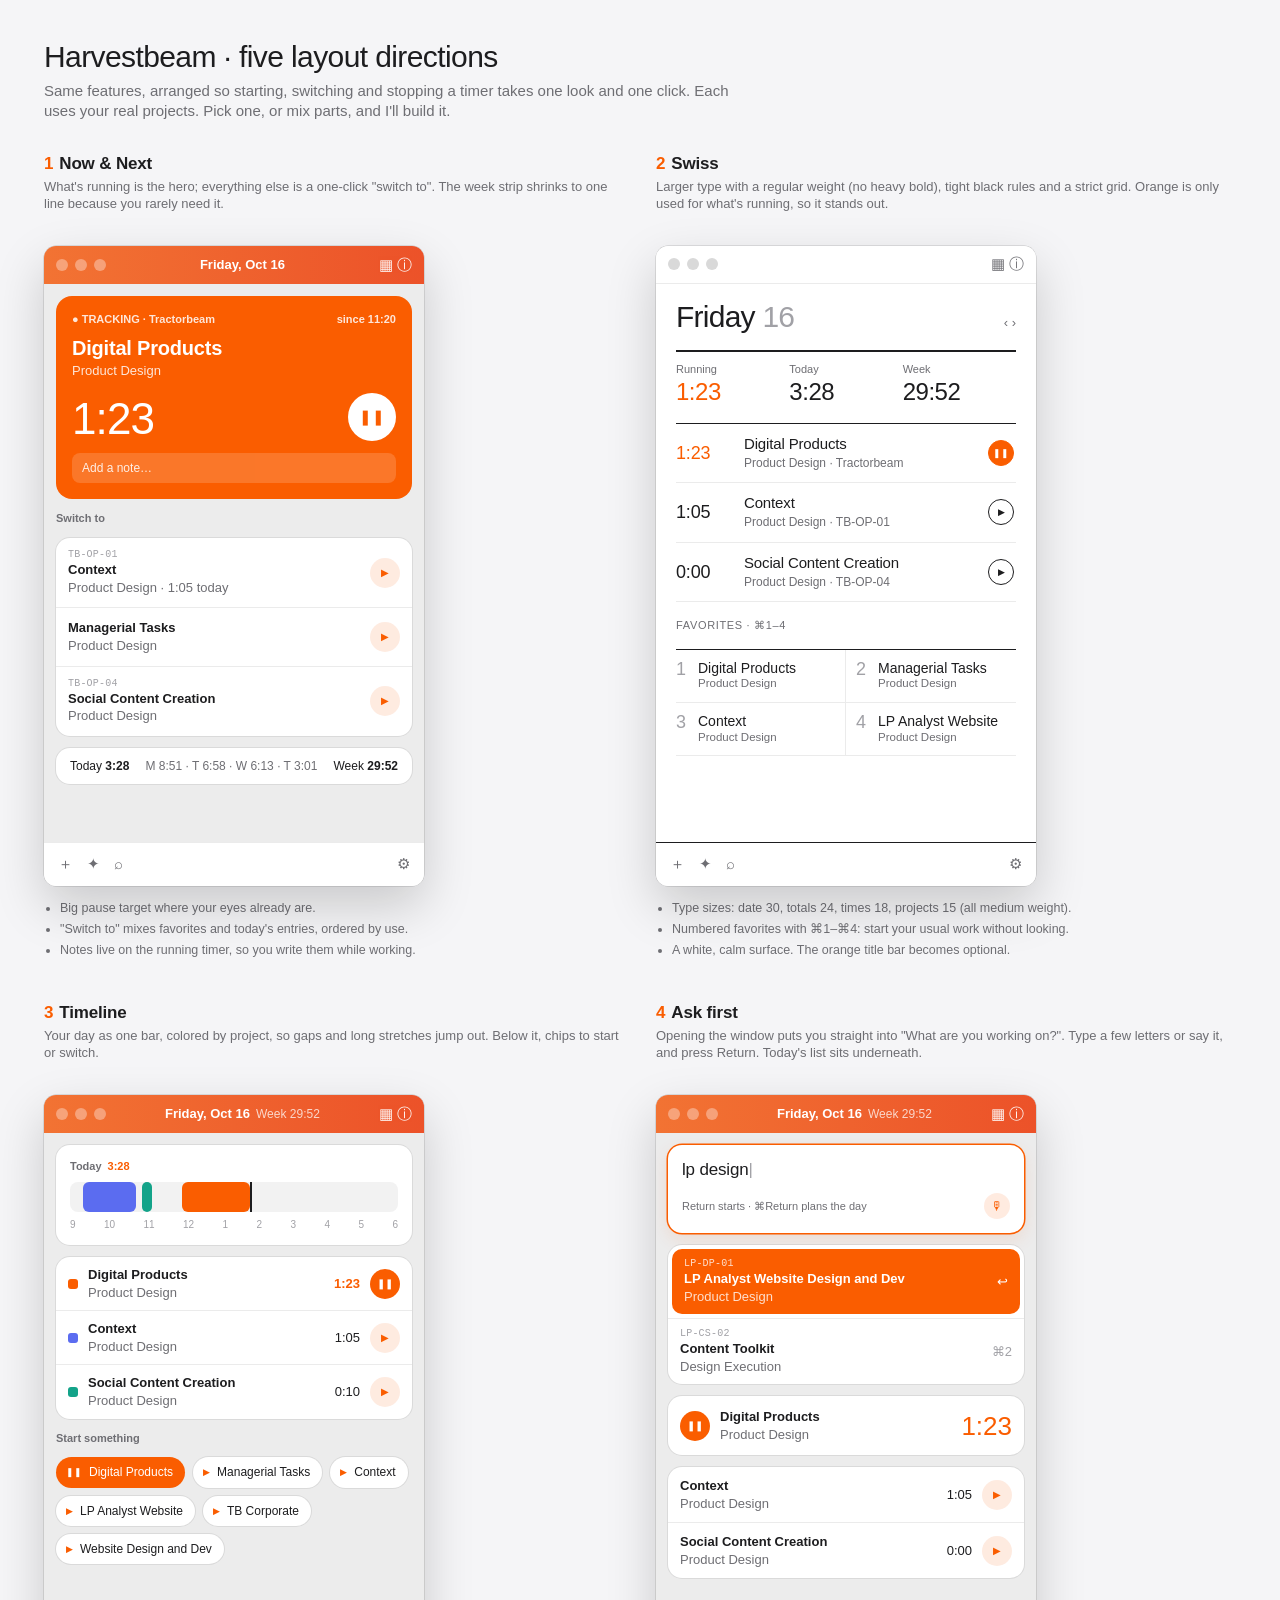
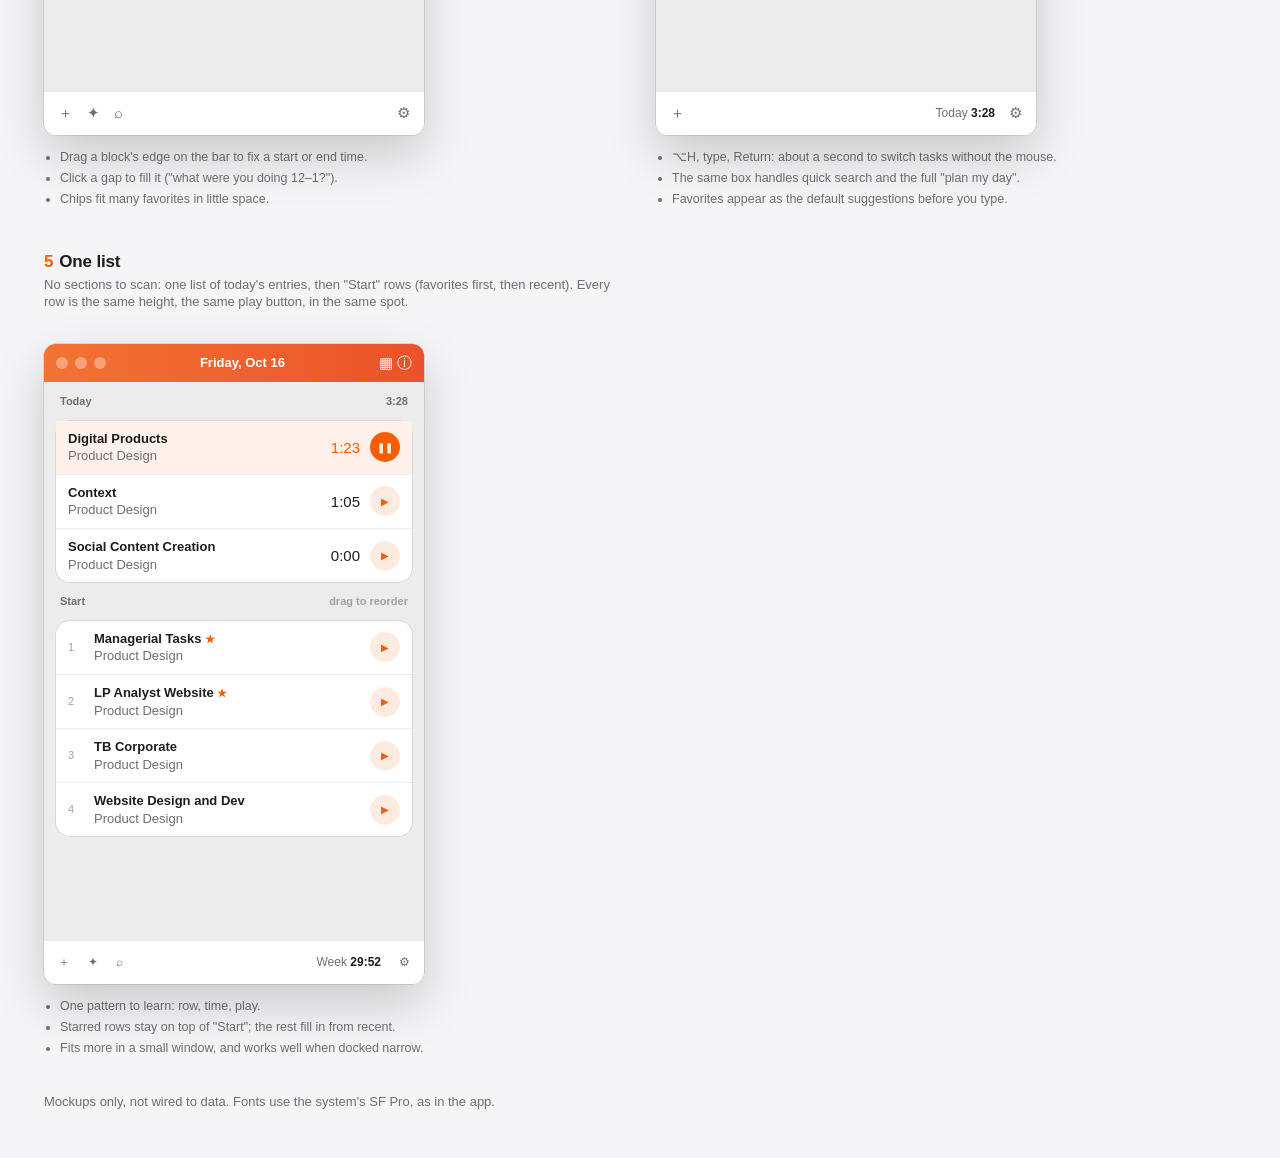
==== design/directions.html @ e5d7b9d0 "design: five layout directions to choose from Co-Authored-By: Claude Opus 5.5 <noreply@anthropic.com" ====
<!doctype html>
<html lang="en">
<head>
<meta charset="utf-8">
<meta name="viewport" content="width=device-width, initial-scale=1">
<title>Harvestbeam Layouts</title>
<style>
  :root {
    --orange: #fa5d00;
    --orange-2: #ec5229;
    --orange-soft: #fff1e9;
    --orange-tint: rgba(250, 93, 0, .12);
    --panel: #ececec;
    --tile: #ffffff;
    --ink: #1d1d1f;
    --ink-2: #6e6e73;
    --ink-3: #a1a1a6;
    --rule: rgba(0, 0, 0, .08);
    --page: #f5f5f7;
    --font: -apple-system, BlinkMacSystemFont, "SF Pro Text", "Helvetica Neue", Helvetica, Arial, sans-serif;
    --display: -apple-system, BlinkMacSystemFont, "SF Pro Display", "Helvetica Neue", Helvetica, Arial, sans-serif;
  }
  * { box-sizing: border-box; }
  body { margin: 0; background: var(--page); color: var(--ink); font: 13px/1.35 var(--font); -webkit-font-smoothing: antialiased; }
  header.page { max-width: 1240px; margin: 0 auto; padding: 40px 24px 8px; }
  header.page h1 { font: 500 30px/1.1 var(--display); letter-spacing: -.02em; margin: 0 0 8px; }
  header.page p { color: var(--ink-2); font-size: 15px; max-width: 720px; margin: 0; }
  .grid { max-width: 1240px; margin: 0 auto; padding: 24px; display: grid; grid-template-columns: repeat(auto-fill, minmax(380px, 1fr)); gap: 40px 32px; }
  .direction h2 { font: 600 17px/1.2 var(--display); margin: 0 0 4px; letter-spacing: -.01em; }
  .direction h2 span { color: var(--orange); margin-right: 6px; }
  .direction .why { color: var(--ink-2); font-size: 13px; margin: 0 0 14px; min-height: 54px; }
  .direction ul { color: var(--ink-2); font-size: 12.5px; padding-left: 16px; margin: 14px 0 0; }
  .direction li { margin-bottom: 4px; }

  /* The app window */
  .win { width: 380px; height: 640px; max-width: 100%; border-radius: 12px; overflow: hidden; background: var(--panel); box-shadow: 0 20px 50px rgba(0,0,0,.18), 0 0 0 .5px rgba(0,0,0,.2); display: flex; flex-direction: column; position: relative; }
  .titlebar { height: 38px; flex: none; display: flex; align-items: center; padding: 0 12px; color: #fff; background: linear-gradient(90deg, #f27333, var(--orange-2)); }
  .lights { display: flex; gap: 7px; }
  .lights i { width: 12px; height: 12px; border-radius: 50%; background: rgba(255,255,255,.35); display: block; }
  .titlebar .title { flex: 1; text-align: center; font-weight: 600; font-size: 13px; }
  .titlebar .title small { font-weight: 500; opacity: .75; margin-left: 6px; font-size: 12px; }
  .titlebar .icons { display: flex; gap: 12px; font-size: 15px; opacity: .95; }
  .body { flex: 1; overflow: hidden; padding: 12px; display: flex; flex-direction: column; gap: 12px; }
  .bottombar { height: 44px; flex: none; display: flex; align-items: center; gap: 14px; padding: 0 14px; background: var(--tile); border-top: 1px solid var(--rule); color: var(--ink-2); font-size: 15px; }
  .bottombar .spacer { flex: 1; }
  .card { background: var(--tile); border-radius: 14px; box-shadow: 0 0 0 1px var(--rule); }
  .label { font-size: 11px; font-weight: 600; color: var(--ink-2); text-transform: none; display: flex; align-items: center; gap: 6px; }
  .label b { color: var(--orange); font-weight: 600; }
  .muted { color: var(--ink-2); }
  .faint { color: var(--ink-3); }
  .mono { font-variant-numeric: tabular-nums; }
  .play, .pause { width: 30px; height: 30px; border-radius: 50%; display: grid; place-items: center; flex: none; font-size: 10px; }
  .play { background: var(--orange-tint); color: var(--orange); }
  .pause { background: var(--orange); color: #fff; }
  .row { display: flex; align-items: center; gap: 10px; padding: 10px 12px; }
  .row + .row { border-top: 1px solid var(--rule); }
  .row .text { flex: 1; min-width: 0; }
  .row .text div { white-space: nowrap; overflow: hidden; text-overflow: ellipsis; }
  .proj { font-weight: 600; }
  .task { color: var(--ink-2); }
  .code { font: 500 10px/1.2 ui-monospace, "SF Mono", Menlo, monospace; color: var(--ink-3); letter-spacing: .02em; }
  .kbd { font: 500 10px/1 var(--font); color: var(--ink-3); border: 1px solid var(--rule); border-radius: 4px; padding: 3px 4px; }

  /* 1 · Now & Next */
  .now { background: var(--orange); color: #fff; border-radius: 16px; padding: 16px; }
  .now .top { display: flex; justify-content: space-between; align-items: center; font-size: 11px; opacity: .85; font-weight: 600; }
  .now .proj1 { font: 600 20px/1.15 var(--display); margin-top: 10px; letter-spacing: -.01em; }
  .now .task1 { opacity: .85; font-size: 13px; margin-top: 2px; }
  .now .bottom { display: flex; align-items: flex-end; justify-content: space-between; margin-top: 14px; }
  .now .clock { font: 300 44px/1 var(--display); letter-spacing: -.02em; font-variant-numeric: tabular-nums; }
  .now .bigpause { width: 48px; height: 48px; border-radius: 50%; background: #fff; color: var(--orange); display: grid; place-items: center; font-size: 15px; }
  .now .note { margin-top: 12px; background: rgba(255,255,255,.18); border-radius: 8px; padding: 7px 10px; font-size: 12px; opacity: .9; }
  .switch .row { padding: 11px 12px; }
  .daybar { display: flex; justify-content: space-between; align-items: center; padding: 10px 14px; font-size: 12px; }
  .daybar b { font-weight: 600; }

  /* 2 · Swiss */
  .swiss .titlebar { background: var(--tile); color: var(--ink); border-bottom: 1px solid var(--rule); }
  .swiss .titlebar .lights i { background: #d9d9d9; }
  .swiss .titlebar .icons { color: var(--ink-2); }
  .swiss .body { background: var(--tile); padding: 18px 20px; gap: 18px; }
  .swiss .date { display: flex; align-items: baseline; justify-content: space-between; }
  .swiss .date h3 { font: 500 30px/1 var(--display); letter-spacing: -.025em; margin: 0; }
  .swiss .date h3 span { color: var(--ink-3); }
  .swiss .totals { display: grid; grid-template-columns: 1fr 1fr 1fr; border-top: 2px solid var(--ink); padding-top: 10px; }
  .swiss .totals div { font-size: 11px; color: var(--ink-2); }
  .swiss .totals strong { display: block; font: 500 24px/1.1 var(--display); letter-spacing: -.02em; color: var(--ink); font-variant-numeric: tabular-nums; margin-top: 2px; }
  .swiss .totals .live strong { color: var(--orange); }
  .swiss .entries { border-top: 1px solid var(--ink); }
  .swiss .entry { display: grid; grid-template-columns: 58px 1fr 28px; align-items: center; gap: 10px; padding: 11px 0; border-bottom: 1px solid var(--rule); }
  .swiss .entry .t { font: 500 18px/1 var(--display); font-variant-numeric: tabular-nums; letter-spacing: -.01em; }
  .swiss .entry .p { font: 500 15px/1.2 var(--display); letter-spacing: -.01em; }
  .swiss .entry .k { font-size: 12px; color: var(--ink-2); margin-top: 2px; }
  .swiss .entry.live .t { color: var(--orange); }
  .swiss .entry .dot { width: 26px; height: 26px; border-radius: 50%; border: 1.5px solid var(--ink); display: grid; place-items: center; font-size: 9px; }
  .swiss .entry.live .dot { background: var(--orange); border-color: var(--orange); color: #fff; }
  .swiss h4 { font: 500 11px/1 var(--font); letter-spacing: .06em; text-transform: uppercase; color: var(--ink-2); margin: 0; }
  .swiss .favs { display: grid; grid-template-columns: 1fr 1fr; gap: 0; border-top: 1px solid var(--ink); }
  .swiss .fav { padding: 10px 10px 10px 0; border-bottom: 1px solid var(--rule); display: flex; gap: 8px; }
  .swiss .fav:nth-child(odd) { border-right: 1px solid var(--rule); }
  .swiss .fav:nth-child(even) { padding-left: 10px; }
  .swiss .fav .n { font: 500 18px/1 var(--display); color: var(--ink-3); width: 14px; }
  .swiss .fav .p { font: 500 14px/1.2 var(--display); }
  .swiss .fav .k { font-size: 11.5px; color: var(--ink-2); }
  .swiss .bottombar { border-top: 1px solid var(--ink); }

  /* 3 · Timeline */
  .timeline { padding: 14px; }
  .timeline .scale { display: flex; justify-content: space-between; font-size: 10px; color: var(--ink-3); margin-top: 6px; font-variant-numeric: tabular-nums; }
  .timeline .bar { height: 30px; border-radius: 8px; background: #f2f2f2; position: relative; overflow: hidden; margin-top: 8px; }
  .timeline .seg { position: absolute; top: 0; bottom: 0; border-radius: 6px; }
  .timeline .now-line { position: absolute; top: -4px; bottom: -4px; width: 2px; background: var(--ink); border-radius: 1px; }
  .legend .row { padding: 9px 12px; }
  .swatch { width: 10px; height: 10px; border-radius: 3px; flex: none; }
  .chips { display: flex; flex-wrap: wrap; gap: 8px; }
  .chip { background: var(--tile); border-radius: 999px; padding: 7px 12px 7px 10px; box-shadow: 0 0 0 1px var(--rule); font-size: 12px; display: flex; align-items: center; gap: 7px; }
  .chip i { font-style: normal; color: var(--orange); font-size: 9px; }
  .chip.live { background: var(--orange); color: #fff; box-shadow: none; }
  .chip.live i { color: #fff; }

  /* 4 · Command first */
  .ask { background: var(--tile); border-radius: 14px; box-shadow: 0 0 0 1.5px var(--orange), 0 6px 18px rgba(250,93,0,.12); padding: 14px; }
  .ask .q { font: 500 17px/1.3 var(--display); color: var(--ink-3); letter-spacing: -.01em; }
  .ask .q b { color: var(--ink); font-weight: 500; }
  .ask .tools { display: flex; justify-content: space-between; align-items: center; margin-top: 12px; font-size: 11px; color: var(--ink-2); }
  .ask .mic { width: 26px; height: 26px; border-radius: 50%; background: var(--orange-tint); color: var(--orange); display: grid; place-items: center; font-size: 12px; }
  .suggest .row { padding: 9px 12px; }
  .suggest .row.sel { background: var(--orange); color: #fff; border-radius: 10px; margin: 4px; }
  .suggest .row.sel .task, .suggest .row.sel .code { color: rgba(255,255,255,.8); }
  .continue { display: flex; align-items: center; gap: 10px; padding: 12px; }

  /* 5 · One list */
  .onelist .sec { font-size: 11px; font-weight: 600; color: var(--ink-2); padding: 0 4px; display: flex; justify-content: space-between; }
  .onelist .row { padding: 9px 12px; }
  .onelist .num { width: 16px; color: var(--ink-3); font-size: 11px; font-variant-numeric: tabular-nums; }
  .onelist .star { color: var(--orange); font-size: 11px; }
  .onelist .time { font: 500 15px/1 var(--display); font-variant-numeric: tabular-nums; }
  .onelist .row.live { background: var(--orange-soft); }
  .onelist .row.live .time { color: var(--orange); }
  .summary { display: flex; gap: 18px; padding: 0 14px; height: 44px; align-items: center; background: var(--tile); border-top: 1px solid var(--rule); font-size: 12px; color: var(--ink-2); }
  .summary strong { color: var(--ink); font-weight: 600; font-variant-numeric: tabular-nums; }
  .summary .spacer { flex: 1; }
  footer.page { max-width: 1240px; margin: 0 auto; padding: 8px 24px 48px; color: var(--ink-2); font-size: 13px; }

  @media (max-width: 440px) {
    .grid { padding: 16px; grid-template-columns: 1fr; }
    header.page { padding: 28px 16px 0; }
    .win { width: 100%; }
  }
</style>
</head>
<body>
<header class="page">
  <h1>Harvestbeam · five layout directions</h1>
  <p>Same features, arranged so starting, switching and stopping a timer takes one look and one click. Each uses your real projects. Pick one, or mix parts, and I'll build it.</p>
</header>

<main class="grid">

  <!-- 1 -->
  <section class="direction">
    <h2><span>1</span>Now &amp; Next</h2>
    <p class="why">What's running is the hero; everything else is a one-click "switch to". The week strip shrinks to one line because you rarely need it.</p>
    <div class="win">
      <div class="titlebar"><div class="lights"><i></i><i></i><i></i></div><div class="title">Friday, Oct 16</div><div class="icons">▦ ⓘ</div></div>
      <div class="body">
        <div class="now">
          <div class="top"><span>● TRACKING · Tractorbeam</span><span>since 11:20</span></div>
          <div class="proj1">Digital Products</div>
          <div class="task1">Product Design</div>
          <div class="bottom"><div class="clock">1:23</div><div class="bigpause">❚❚</div></div>
          <div class="note">Add a note…</div>
        </div>
        <div class="label">Switch to</div>
        <div class="card switch">
          <div class="row"><div class="text"><div class="code">TB-OP-01</div><div class="proj">Context</div><div class="task">Product Design · 1:05 today</div></div><div class="play">▶</div></div>
          <div class="row"><div class="text"><div class="proj">Managerial Tasks</div><div class="task">Product Design</div></div><div class="play">▶</div></div>
          <div class="row"><div class="text"><div class="code">TB-OP-04</div><div class="proj">Social Content Creation</div><div class="task">Product Design</div></div><div class="play">▶</div></div>
        </div>
        <div class="card daybar"><span>Today <b class="mono">3:28</b></span><span class="muted">M 8:51 · T 6:58 · W 6:13 · T 3:01</span><span>Week <b class="mono">29:52</b></span></div>
      </div>
      <div class="bottombar"><span>＋</span><span>✦</span><span>⌕</span><span class="spacer"></span><span>⚙︎</span></div>
    </div>
    <ul>
      <li>Big pause target where your eyes already are.</li>
      <li>"Switch to" mixes favorites and today's entries, ordered by use.</li>
      <li>Notes live on the running timer, so you write them while working.</li>
    </ul>
  </section>

  <!-- 2 -->
  <section class="direction">
    <h2><span>2</span>Swiss</h2>
    <p class="why">Larger type with a regular weight (no heavy bold), tight black rules and a strict grid. Orange is only used for what's running, so it stands out.</p>
    <div class="win swiss">
      <div class="titlebar"><div class="lights"><i></i><i></i><i></i></div><div class="title"></div><div class="icons">▦ ⓘ</div></div>
      <div class="body">
        <div class="date"><h3>Friday <span>16</span></h3><span class="muted">‹ ›</span></div>
        <div class="totals">
          <div class="live">Running<strong>1:23</strong></div>
          <div>Today<strong>3:28</strong></div>
          <div>Week<strong>29:52</strong></div>
        </div>
        <div class="entries">
          <div class="entry live"><div class="t">1:23</div><div><div class="p">Digital Products</div><div class="k">Product Design · Tractorbeam</div></div><div class="dot">❚❚</div></div>
          <div class="entry"><div class="t">1:05</div><div><div class="p">Context</div><div class="k">Product Design · TB-OP-01</div></div><div class="dot">▶</div></div>
          <div class="entry"><div class="t">0:00</div><div><div class="p">Social Content Creation</div><div class="k">Product Design · TB-OP-04</div></div><div class="dot">▶</div></div>
        </div>
        <h4>Favorites · ⌘1–4</h4>
        <div class="favs">
          <div class="fav"><div class="n">1</div><div><div class="p">Digital Products</div><div class="k">Product Design</div></div></div>
          <div class="fav"><div class="n">2</div><div><div class="p">Managerial Tasks</div><div class="k">Product Design</div></div></div>
          <div class="fav"><div class="n">3</div><div><div class="p">Context</div><div class="k">Product Design</div></div></div>
          <div class="fav"><div class="n">4</div><div><div class="p">LP Analyst Website</div><div class="k">Product Design</div></div></div>
        </div>
      </div>
      <div class="bottombar"><span>＋</span><span>✦</span><span>⌕</span><span class="spacer"></span><span>⚙︎</span></div>
    </div>
    <ul>
      <li>Type sizes: date 30, totals 24, times 18, projects 15 (all medium weight).</li>
      <li>Numbered favorites with ⌘1–⌘4: start your usual work without looking.</li>
      <li>A white, calm surface. The orange title bar becomes optional.</li>
    </ul>
  </section>

  <!-- 3 -->
  <section class="direction">
    <h2><span>3</span>Timeline</h2>
    <p class="why">Your day as one bar, colored by project, so gaps and long stretches jump out. Below it, chips to start or switch.</p>
    <div class="win">
      <div class="titlebar"><div class="lights"><i></i><i></i><i></i></div><div class="title">Friday, Oct 16<small>Week 29:52</small></div><div class="icons">▦ ⓘ</div></div>
      <div class="body">
        <div class="card timeline">
          <div class="label">Today <b class="mono">3:28</b></div>
          <div class="bar">
            <div class="seg" style="left:4%;width:16%;background:#5b6cf0"></div>
            <div class="seg" style="left:22%;width:3%;background:#13a389"></div>
            <div class="seg" style="left:34%;width:21%;background:var(--orange)"></div>
            <div class="now-line" style="left:55%"></div>
          </div>
          <div class="scale"><span>9</span><span>10</span><span>11</span><span>12</span><span>1</span><span>2</span><span>3</span><span>4</span><span>5</span><span>6</span></div>
        </div>
        <div class="card legend">
          <div class="row"><span class="swatch" style="background:var(--orange)"></span><div class="text"><div class="proj">Digital Products</div><div class="task">Product Design</div></div><span class="mono" style="color:var(--orange);font-weight:600">1:23</span><div class="pause">❚❚</div></div>
          <div class="row"><span class="swatch" style="background:#5b6cf0"></span><div class="text"><div class="proj">Context</div><div class="task">Product Design</div></div><span class="mono">1:05</span><div class="play">▶</div></div>
          <div class="row"><span class="swatch" style="background:#13a389"></span><div class="text"><div class="proj">Social Content Creation</div><div class="task">Product Design</div></div><span class="mono">0:10</span><div class="play">▶</div></div>
        </div>
        <div class="label">Start something</div>
        <div class="chips">
          <span class="chip live"><i>❚❚</i>Digital Products</span>
          <span class="chip"><i>▶</i>Managerial Tasks</span>
          <span class="chip"><i>▶</i>Context</span>
          <span class="chip"><i>▶</i>LP Analyst Website</span>
          <span class="chip"><i>▶</i>TB Corporate</span>
          <span class="chip"><i>▶</i>Website Design and Dev</span>
        </div>
      </div>
      <div class="bottombar"><span>＋</span><span>✦</span><span>⌕</span><span class="spacer"></span><span>⚙︎</span></div>
    </div>
    <ul>
      <li>Drag a block's edge on the bar to fix a start or end time.</li>
      <li>Click a gap to fill it ("what were you doing 12–1?").</li>
      <li>Chips fit many favorites in little space.</li>
    </ul>
  </section>

  <!-- 4 -->
  <section class="direction">
    <h2><span>4</span>Ask first</h2>
    <p class="why">Opening the window puts you straight into "What are you working on?". Type a few letters or say it, and press Return. Today's list sits underneath.</p>
    <div class="win">
      <div class="titlebar"><div class="lights"><i></i><i></i><i></i></div><div class="title">Friday, Oct 16<small>Week 29:52</small></div><div class="icons">▦ ⓘ</div></div>
      <div class="body">
        <div class="ask">
          <div class="q"><b>lp design</b>|</div>
          <div class="tools"><span>Return starts · ⌘Return plans the day</span><span class="mic">🎙</span></div>
        </div>
        <div class="card suggest">
          <div class="row sel"><div class="text"><div class="code">LP-DP-01</div><div class="proj">LP Analyst Website Design and Dev</div><div class="task">Product Design</div></div><span>↩</span></div>
          <div class="row"><div class="text"><div class="code">LP-CS-02</div><div class="proj">Content Toolkit</div><div class="task">Design Execution</div></div><span class="faint">⌘2</span></div>
        </div>
        <div class="card continue"><div class="pause">❚❚</div><div class="text" style="flex:1"><div class="proj">Digital Products</div><div class="task">Product Design</div></div><span class="mono" style="font:300 26px/1 var(--display);color:var(--orange)">1:23</span></div>
        <div class="card">
          <div class="row"><div class="text"><div class="proj">Context</div><div class="task">Product Design</div></div><span class="mono">1:05</span><div class="play">▶</div></div>
          <div class="row"><div class="text"><div class="proj">Social Content Creation</div><div class="task">Product Design</div></div><span class="mono">0:00</span><div class="play">▶</div></div>
        </div>
      </div>
      <div class="bottombar"><span>＋</span><span class="spacer"></span><span class="muted" style="font-size:12px">Today <b class="mono" style="color:var(--ink)">3:28</b></span><span>⚙︎</span></div>
    </div>
    <ul>
      <li>⌥H, type, Return: about a second to switch tasks without the mouse.</li>
      <li>The same box handles quick search and the full "plan my day".</li>
      <li>Favorites appear as the default suggestions before you type.</li>
    </ul>
  </section>

  <!-- 5 -->
  <section class="direction">
    <h2><span>5</span>One list</h2>
    <p class="why">No sections to scan: one list of today's entries, then "Start" rows (favorites first, then recent). Every row is the same height, the same play button, in the same spot.</p>
    <div class="win onelist">
      <div class="titlebar"><div class="lights"><i></i><i></i><i></i></div><div class="title">Friday, Oct 16</div><div class="icons">▦ ⓘ</div></div>
      <div class="body">
        <div class="sec"><span>Today</span><span class="mono">3:28</span></div>
        <div class="card">
          <div class="row live"><div class="text"><div class="proj">Digital Products</div><div class="task">Product Design</div></div><span class="time">1:23</span><div class="pause">❚❚</div></div>
          <div class="row"><div class="text"><div class="proj">Context</div><div class="task">Product Design</div></div><span class="time">1:05</span><div class="play">▶</div></div>
          <div class="row"><div class="text"><div class="proj">Social Content Creation</div><div class="task">Product Design</div></div><span class="time">0:00</span><div class="play">▶</div></div>
        </div>
        <div class="sec"><span>Start</span><span class="faint">drag to reorder</span></div>
        <div class="card">
          <div class="row"><span class="num">1</span><div class="text"><div class="proj">Managerial Tasks <span class="star">★</span></div><div class="task">Product Design</div></div><div class="play">▶</div></div>
          <div class="row"><span class="num">2</span><div class="text"><div class="proj">LP Analyst Website <span class="star">★</span></div><div class="task">Product Design</div></div><div class="play">▶</div></div>
          <div class="row"><span class="num">3</span><div class="text"><div class="proj">TB Corporate</div><div class="task">Product Design</div></div><div class="play">▶</div></div>
          <div class="row"><span class="num">4</span><div class="text"><div class="proj">Website Design and Dev</div><div class="task">Product Design</div></div><div class="play">▶</div></div>
        </div>
      </div>
      <div class="summary"><span>＋</span><span>✦</span><span>⌕</span><span class="spacer"></span><span>Week <strong>29:52</strong></span><span>⚙︎</span></div>
    </div>
    <ul>
      <li>One pattern to learn: row, time, play.</li>
      <li>Starred rows stay on top of "Start"; the rest fill in from recent.</li>
      <li>Fits more in a small window, and works well when docked narrow.</li>
    </ul>
  </section>

</main>
<footer class="page">Mockups only, not wired to data. Fonts use the system's SF Pro, as in the app.</footer>
</body>
</html>
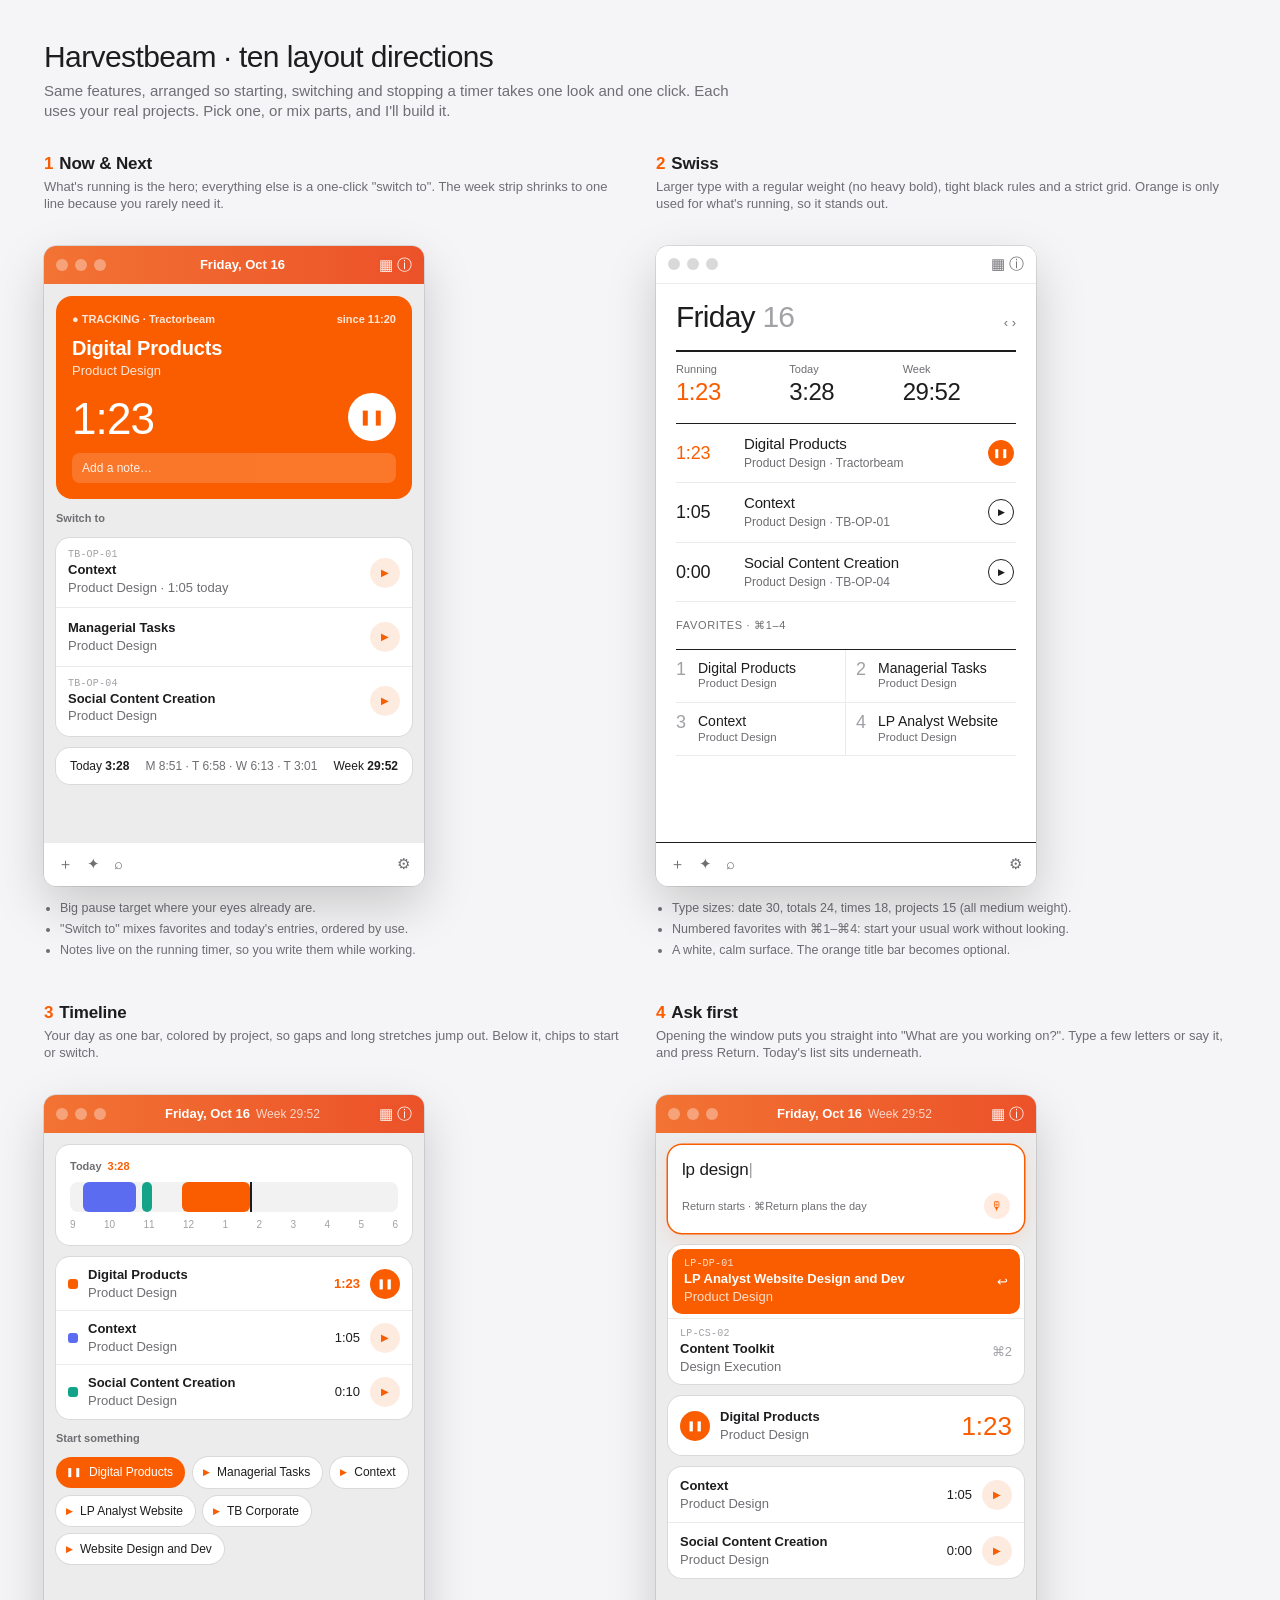
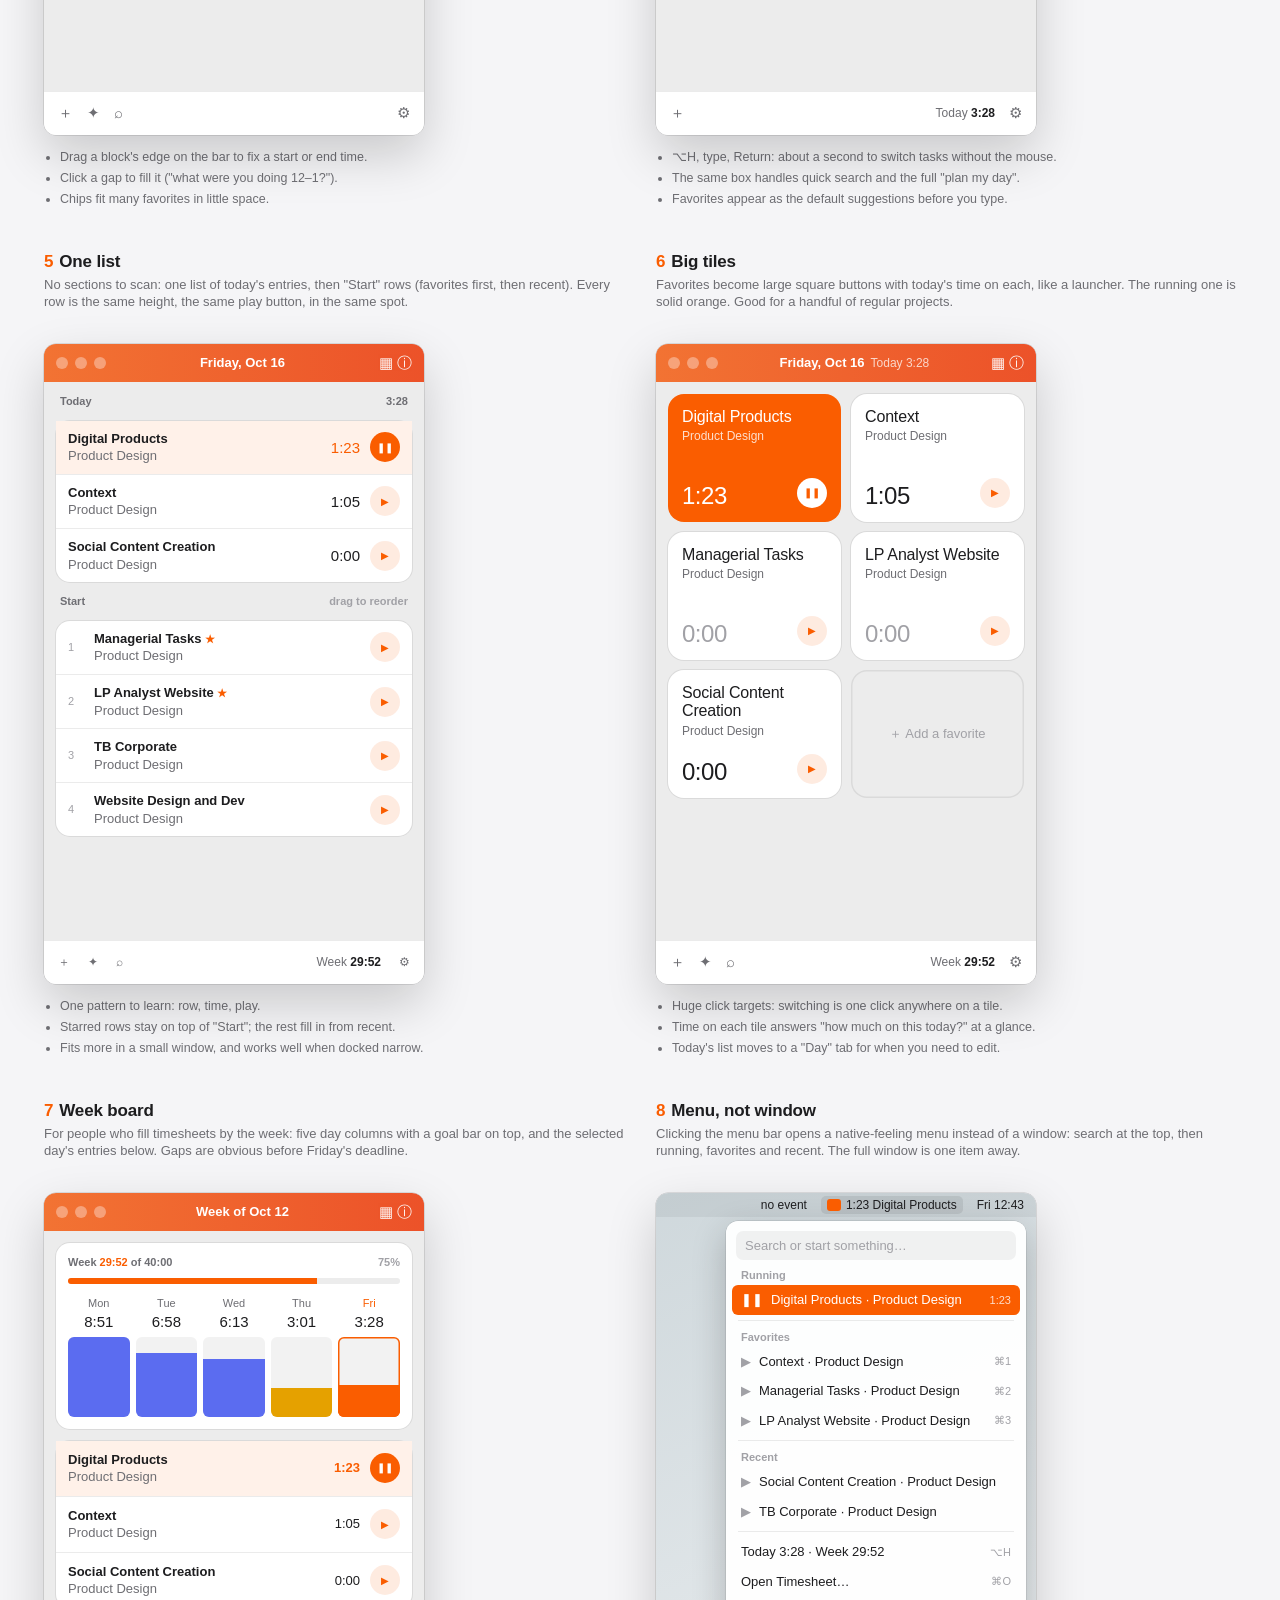
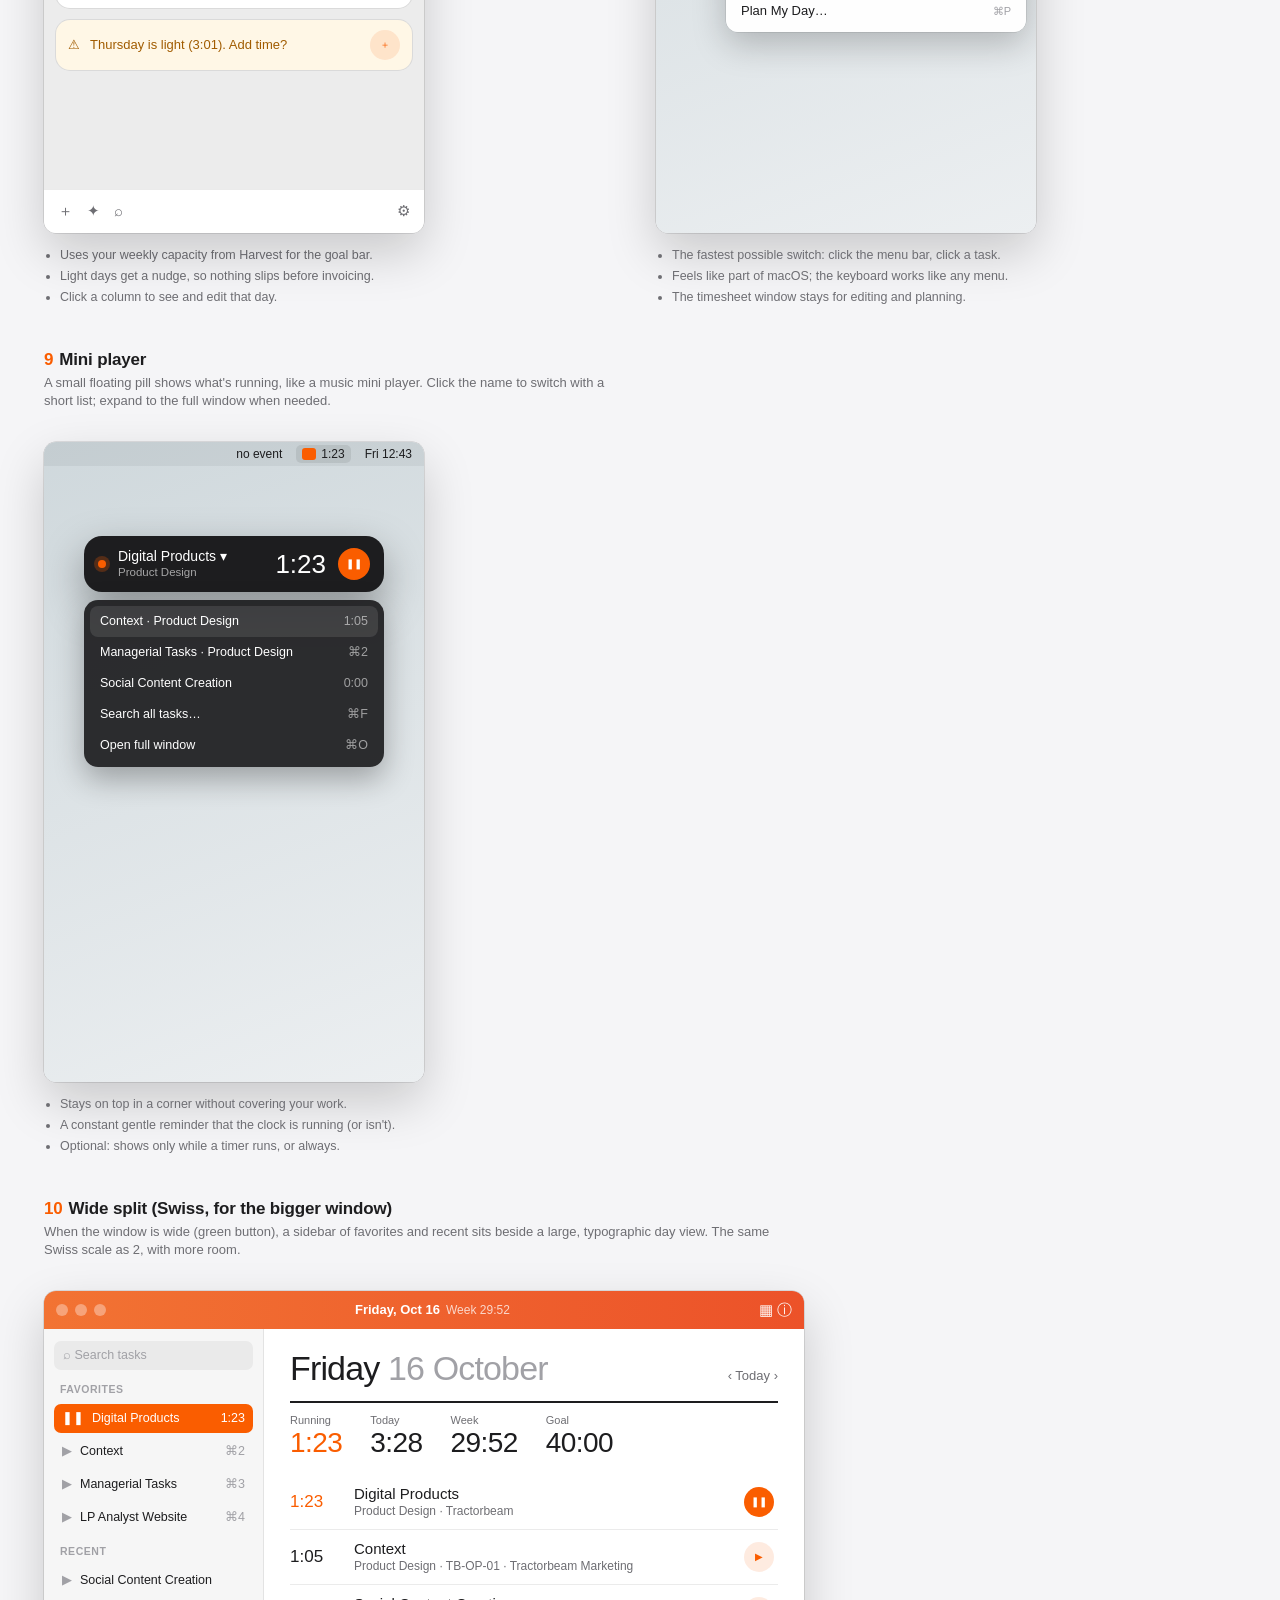
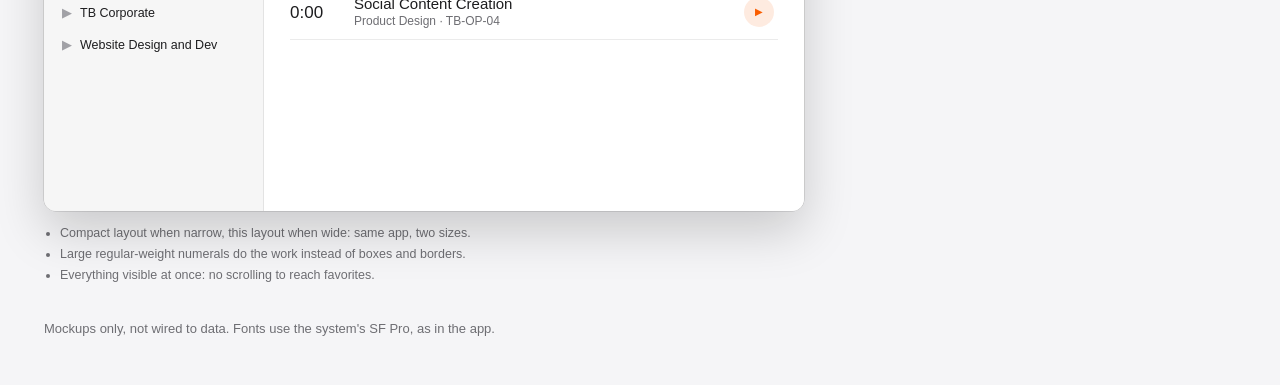
==== commit c852495d: "design: five more layout directions (6–10) Co-Authored-By: Claude Opus 5.5 <noreply@anthropic.com>" ====
--- a/design/directions.html
+++ b/design/directions.html
@@ -140,6 +140,78 @@
   .summary { display: flex; gap: 18px; padding: 0 14px; height: 44px; align-items: center; background: var(--tile); border-top: 1px solid var(--rule); font-size: 12px; color: var(--ink-2); }
   .summary strong { color: var(--ink); font-weight: 600; font-variant-numeric: tabular-nums; }
   .summary .spacer { flex: 1; }
+
+  /* 6 · Big tiles */
+  .bigtiles { display: grid; grid-template-columns: 1fr 1fr; gap: 10px; }
+  .bt { background: var(--tile); border-radius: 16px; box-shadow: 0 0 0 1px var(--rule); padding: 14px; height: 128px; display: flex; flex-direction: column; justify-content: space-between; }
+  .bt .p { font: 500 16px/1.15 var(--display); letter-spacing: -.01em; }
+  .bt .k { font-size: 12px; color: var(--ink-2); margin-top: 2px; }
+  .bt .foot { display: flex; justify-content: space-between; align-items: flex-end; }
+  .bt .t { font: 400 24px/1 var(--display); font-variant-numeric: tabular-nums; letter-spacing: -.02em; }
+  .bt.live { background: var(--orange); color: #fff; box-shadow: none; }
+  .bt.live .k { color: rgba(255,255,255,.8); }
+  .bt.add { background: transparent; box-shadow: inset 0 0 0 1.5px var(--rule); border: 0; align-items: center; justify-content: center; color: var(--ink-3); font-size: 13px; }
+
+  /* 7 · Week board */
+  .week { display: grid; grid-template-columns: repeat(5, 1fr); gap: 6px; padding: 12px; }
+  .wd { text-align: center; font-size: 11px; color: var(--ink-2); }
+  .wd strong { display: block; font: 500 15px/1.2 var(--display); color: var(--ink); font-variant-numeric: tabular-nums; margin-top: 2px; }
+  .wd .col { height: 80px; background: #f2f2f2; border-radius: 6px; margin-top: 6px; position: relative; overflow: hidden; }
+  .wd .col span { position: absolute; left: 0; right: 0; bottom: 0; }
+  .wd.today { color: var(--orange); }
+  .wd.today .col { box-shadow: inset 0 0 0 1.5px var(--orange); }
+  .goal { height: 6px; border-radius: 3px; background: #ececec; overflow: hidden; margin-top: 8px; }
+  .goal span { display: block; height: 100%; width: 75%; background: var(--orange); }
+
+  /* 8 · Menu dropdown */
+  .menubar { height: 24px; background: rgba(0,0,0,.05); display: flex; justify-content: flex-end; align-items: center; gap: 14px; padding: 0 12px; font-size: 12px; }
+  .menubar .mb { display: flex; align-items: center; gap: 5px; background: rgba(0,0,0,.08); border-radius: 5px; padding: 1px 6px; font-weight: 500; }
+  .menubar .mb i { width: 14px; height: 12px; background: var(--orange); border-radius: 3px; display: inline-block; }
+  .dropdown { margin: 4px 10px 0 auto; width: 300px; background: rgba(255,255,255,.96); border-radius: 12px; box-shadow: 0 12px 34px rgba(0,0,0,.22), 0 0 0 .5px rgba(0,0,0,.15); padding: 6px; font-size: 13px; }
+  .dropdown .field { margin: 4px; padding: 6px 9px; border-radius: 7px; background: rgba(0,0,0,.05); color: var(--ink-3); }
+  .dropdown .item { display: flex; align-items: center; gap: 8px; padding: 6px 9px; border-radius: 6px; }
+  .dropdown .item.hi { background: var(--orange); color: #fff; }
+  .dropdown .item .x { flex: 1; white-space: nowrap; overflow: hidden; text-overflow: ellipsis; }
+  .dropdown .item .s { color: var(--ink-3); font-size: 11px; }
+  .dropdown .item.hi .s { color: rgba(255,255,255,.8); }
+  .dropdown .sep { height: 1px; background: var(--rule); margin: 5px 6px; }
+  .dropdown .hd { font-size: 11px; font-weight: 600; color: var(--ink-3); padding: 4px 9px 2px; }
+  .desk { width: 380px; height: 640px; max-width: 100%; border-radius: 12px; overflow: hidden; background: linear-gradient(160deg, #cfd8dc, #eceff1); box-shadow: 0 20px 50px rgba(0,0,0,.18), 0 0 0 .5px rgba(0,0,0,.2); }
+
+  /* 9 · Mini player */
+  .pill { margin: 70px auto 0; width: 300px; background: #1d1d1f; color: #fff; border-radius: 18px; padding: 12px 14px; display: flex; align-items: center; gap: 12px; box-shadow: 0 16px 40px rgba(0,0,0,.35); }
+  .pill .dot { width: 8px; height: 8px; border-radius: 50%; background: var(--orange); box-shadow: 0 0 0 4px rgba(250,93,0,.25); }
+  .pill .p { font: 500 14px/1.2 var(--display); }
+  .pill .k { font-size: 11.5px; opacity: .6; }
+  .pill .t { font: 300 26px/1 var(--display); font-variant-numeric: tabular-nums; margin-left: auto; }
+  .pill .btn { width: 32px; height: 32px; border-radius: 50%; background: var(--orange); display: grid; place-items: center; font-size: 10px; }
+  .pill-menu { margin: 8px auto 0; width: 300px; background: rgba(29,29,31,.92); color: #fff; border-radius: 14px; padding: 6px; font-size: 12.5px; box-shadow: 0 12px 30px rgba(0,0,0,.3); }
+  .pill-menu div { padding: 7px 10px; border-radius: 8px; display: flex; justify-content: space-between; }
+  .pill-menu div:first-child { background: rgba(255,255,255,.1); }
+  .pill-menu span { opacity: .55; }
+
+  /* 10 · Wide split */
+  .wide { width: 100%; max-width: 760px; }
+  .wide .win { width: 100%; height: 520px; }
+  .split { flex: 1; display: grid; grid-template-columns: 220px 1fr; min-height: 0; }
+  .split .side { background: #f6f6f6; border-right: 1px solid var(--rule); padding: 12px 10px; display: flex; flex-direction: column; gap: 4px; overflow: hidden; }
+  .split .side .hd { font-size: 10.5px; font-weight: 600; color: var(--ink-3); letter-spacing: .05em; text-transform: uppercase; margin: 8px 6px 4px; }
+  .split .side .it { display: flex; align-items: center; gap: 8px; padding: 6px 8px; border-radius: 7px; font-size: 12.5px; }
+  .split .side .it.live { background: var(--orange); color: #fff; }
+  .split .side .it .x { flex: 1; white-space: nowrap; overflow: hidden; text-overflow: ellipsis; }
+  .split .main { background: var(--tile); padding: 22px 26px; display: flex; flex-direction: column; gap: 16px; overflow: hidden; }
+  .split .main h3 { font: 500 34px/1 var(--display); letter-spacing: -.025em; margin: 0; }
+  .split .main h3 span { color: var(--ink-3); }
+  .split .big { display: flex; gap: 28px; border-top: 2px solid var(--ink); padding-top: 10px; }
+  .split .big div { font-size: 11px; color: var(--ink-2); }
+  .split .big strong { display: block; font: 500 28px/1.1 var(--display); color: var(--ink); letter-spacing: -.02em; font-variant-numeric: tabular-nums; }
+  .split .big .live strong { color: var(--orange); }
+  .split table { width: 100%; border-collapse: collapse; font-size: 13px; }
+  .split td { padding: 10px 0; border-bottom: 1px solid var(--rule); vertical-align: middle; }
+  .split td.t { font: 500 17px/1 var(--display); font-variant-numeric: tabular-nums; width: 64px; }
+  .split td .p { font: 500 15px/1.2 var(--display); }
+  .split td .k { color: var(--ink-2); font-size: 12px; }
+  .split tr.live td.t { color: var(--orange); }
   footer.page { max-width: 1240px; margin: 0 auto; padding: 8px 24px 48px; color: var(--ink-2); font-size: 13px; }
 
   @media (max-width: 440px) {
@@ -151,7 +223,7 @@
 </head>
 <body>
 <header class="page">
-  <h1>Harvestbeam · five layout directions</h1>
+  <h1>Harvestbeam · ten layout directions</h1>
   <p>Same features, arranged so starting, switching and stopping a timer takes one look and one click. Each uses your real projects. Pick one, or mix parts, and I'll build it.</p>
 </header>
 
@@ -324,6 +396,161 @@
     </ul>
   </section>
 
+  <!-- 6 -->
+  <section class="direction">
+    <h2><span>6</span>Big tiles</h2>
+    <p class="why">Favorites become large square buttons with today's time on each, like a launcher. The running one is solid orange. Good for a handful of regular projects.</p>
+    <div class="win">
+      <div class="titlebar"><div class="lights"><i></i><i></i><i></i></div><div class="title">Friday, Oct 16<small>Today 3:28</small></div><div class="icons">▦ ⓘ</div></div>
+      <div class="body">
+        <div class="bigtiles">
+          <div class="bt live"><div><div class="p">Digital Products</div><div class="k">Product Design</div></div><div class="foot"><span class="t">1:23</span><span class="pause" style="background:#fff;color:var(--orange)">❚❚</span></div></div>
+          <div class="bt"><div><div class="p">Context</div><div class="k">Product Design</div></div><div class="foot"><span class="t">1:05</span><span class="play">▶</span></div></div>
+          <div class="bt"><div><div class="p">Managerial Tasks</div><div class="k">Product Design</div></div><div class="foot"><span class="t faint">0:00</span><span class="play">▶</span></div></div>
+          <div class="bt"><div><div class="p">LP Analyst Website</div><div class="k">Product Design</div></div><div class="foot"><span class="t faint">0:00</span><span class="play">▶</span></div></div>
+          <div class="bt"><div><div class="p">Social Content Creation</div><div class="k">Product Design</div></div><div class="foot"><span class="t">0:00</span><span class="play">▶</span></div></div>
+          <div class="bt add">＋ Add a favorite</div>
+        </div>
+      </div>
+      <div class="bottombar"><span>＋</span><span>✦</span><span>⌕</span><span class="spacer"></span><span class="muted" style="font-size:12px">Week <b class="mono" style="color:var(--ink)">29:52</b></span><span>⚙︎</span></div>
+    </div>
+    <ul>
+      <li>Huge click targets: switching is one click anywhere on a tile.</li>
+      <li>Time on each tile answers "how much on this today?" at a glance.</li>
+      <li>Today's list moves to a "Day" tab for when you need to edit.</li>
+    </ul>
+  </section>
+
+  <!-- 7 -->
+  <section class="direction">
+    <h2><span>7</span>Week board</h2>
+    <p class="why">For people who fill timesheets by the week: five day columns with a goal bar on top, and the selected day's entries below. Gaps are obvious before Friday's deadline.</p>
+    <div class="win">
+      <div class="titlebar"><div class="lights"><i></i><i></i><i></i></div><div class="title">Week of Oct 12</div><div class="icons">▦ ⓘ</div></div>
+      <div class="body">
+        <div class="card" style="padding:12px 12px 4px">
+          <div class="label" style="justify-content:space-between"><span>Week <b class="mono">29:52</b> of 40:00</span><span class="faint">75%</span></div>
+          <div class="goal"><span></span></div>
+          <div class="week" style="padding:12px 0 8px">
+            <div class="wd">Mon<strong>8:51</strong><div class="col"><span style="height:100%;background:#5b6cf0"></span></div></div>
+            <div class="wd">Tue<strong>6:58</strong><div class="col"><span style="height:80%;background:#5b6cf0"></span></div></div>
+            <div class="wd">Wed<strong>6:13</strong><div class="col"><span style="height:72%;background:#5b6cf0"></span></div></div>
+            <div class="wd">Thu<strong>3:01</strong><div class="col"><span style="height:36%;background:#e5a100"></span></div></div>
+            <div class="wd today">Fri<strong>3:28</strong><div class="col"><span style="height:40%;background:var(--orange)"></span></div></div>
+          </div>
+        </div>
+        <div class="card">
+          <div class="row" style="background:var(--orange-soft)"><div class="text"><div class="proj">Digital Products</div><div class="task">Product Design</div></div><span class="mono" style="color:var(--orange);font-weight:600">1:23</span><div class="pause">❚❚</div></div>
+          <div class="row"><div class="text"><div class="proj">Context</div><div class="task">Product Design</div></div><span class="mono">1:05</span><div class="play">▶</div></div>
+          <div class="row"><div class="text"><div class="proj">Social Content Creation</div><div class="task">Product Design</div></div><span class="mono">0:00</span><div class="play">▶</div></div>
+        </div>
+        <div class="card row" style="color:#a15c00;background:#fff7e6"><span>⚠︎</span><div class="text"><div>Thursday is light (3:01). Add time?</div></div><span class="play">＋</span></div>
+      </div>
+      <div class="bottombar"><span>＋</span><span>✦</span><span>⌕</span><span class="spacer"></span><span>⚙︎</span></div>
+    </div>
+    <ul>
+      <li>Uses your weekly capacity from Harvest for the goal bar.</li>
+      <li>Light days get a nudge, so nothing slips before invoicing.</li>
+      <li>Click a column to see and edit that day.</li>
+    </ul>
+  </section>
+
+  <!-- 8 -->
+  <section class="direction">
+    <h2><span>8</span>Menu, not window</h2>
+    <p class="why">Clicking the menu bar opens a native-feeling menu instead of a window: search at the top, then running, favorites and recent. The full window is one item away.</p>
+    <div class="desk">
+      <div class="menubar"><span>no event</span><span class="mb"><i></i>1:23 Digital Products</span><span>Fri 12:43</span></div>
+      <div class="dropdown">
+        <div class="field">Search or start something…</div>
+        <div class="hd">Running</div>
+        <div class="item hi"><span>❚❚</span><span class="x">Digital Products · Product Design</span><span class="s">1:23</span></div>
+        <div class="sep"></div>
+        <div class="hd">Favorites</div>
+        <div class="item"><span class="faint">▶</span><span class="x">Context · Product Design</span><span class="s">⌘1</span></div>
+        <div class="item"><span class="faint">▶</span><span class="x">Managerial Tasks · Product Design</span><span class="s">⌘2</span></div>
+        <div class="item"><span class="faint">▶</span><span class="x">LP Analyst Website · Product Design</span><span class="s">⌘3</span></div>
+        <div class="sep"></div>
+        <div class="hd">Recent</div>
+        <div class="item"><span class="faint">▶</span><span class="x">Social Content Creation · Product Design</span></div>
+        <div class="item"><span class="faint">▶</span><span class="x">TB Corporate · Product Design</span></div>
+        <div class="sep"></div>
+        <div class="item"><span class="x">Today 3:28 · Week 29:52</span><span class="s">⌥H</span></div>
+        <div class="item"><span class="x">Open Timesheet…</span><span class="s">⌘O</span></div>
+        <div class="item"><span class="x">Plan My Day…</span><span class="s">⌘P</span></div>
+      </div>
+    </div>
+    <ul>
+      <li>The fastest possible switch: click the menu bar, click a task.</li>
+      <li>Feels like part of macOS; the keyboard works like any menu.</li>
+      <li>The timesheet window stays for editing and planning.</li>
+    </ul>
+  </section>
+
+  <!-- 9 -->
+  <section class="direction">
+    <h2><span>9</span>Mini player</h2>
+    <p class="why">A small floating pill shows what's running, like a music mini player. Click the name to switch with a short list; expand to the full window when needed.</p>
+    <div class="desk">
+      <div class="menubar"><span>no event</span><span class="mb"><i></i>1:23</span><span>Fri 12:43</span></div>
+      <div class="pill"><span class="dot"></span><div><div class="p">Digital Products ▾</div><div class="k">Product Design</div></div><span class="t">1:23</span><span class="btn">❚❚</span></div>
+      <div class="pill-menu">
+        <div>Context · Product Design<span>1:05</span></div>
+        <div>Managerial Tasks · Product Design<span>⌘2</span></div>
+        <div>Social Content Creation<span>0:00</span></div>
+        <div>Search all tasks…<span>⌘F</span></div>
+        <div>Open full window<span>⌘O</span></div>
+      </div>
+    </div>
+    <ul>
+      <li>Stays on top in a corner without covering your work.</li>
+      <li>A constant gentle reminder that the clock is running (or isn't).</li>
+      <li>Optional: shows only while a timer runs, or always.</li>
+    </ul>
+  </section>
+
+  <!-- 10 -->
+  <section class="direction wide" style="grid-column: 1 / -1">
+    <h2><span>10</span>Wide split (Swiss, for the bigger window)</h2>
+    <p class="why">When the window is wide (green button), a sidebar of favorites and recent sits beside a large, typographic day view. The same Swiss scale as 2, with more room.</p>
+    <div class="win">
+      <div class="titlebar"><div class="lights"><i></i><i></i><i></i></div><div class="title">Friday, Oct 16<small>Week 29:52</small></div><div class="icons">▦ ⓘ</div></div>
+      <div class="split">
+        <div class="side">
+          <div class="field" style="padding:6px 9px;border-radius:7px;background:rgba(0,0,0,.05);color:var(--ink-3);font-size:12.5px">⌕ Search tasks</div>
+          <div class="hd">Favorites</div>
+          <div class="it live"><span>❚❚</span><span class="x">Digital Products</span><span>1:23</span></div>
+          <div class="it"><span class="faint">▶</span><span class="x">Context</span><span class="faint">⌘2</span></div>
+          <div class="it"><span class="faint">▶</span><span class="x">Managerial Tasks</span><span class="faint">⌘3</span></div>
+          <div class="it"><span class="faint">▶</span><span class="x">LP Analyst Website</span><span class="faint">⌘4</span></div>
+          <div class="hd">Recent</div>
+          <div class="it"><span class="faint">▶</span><span class="x">Social Content Creation</span></div>
+          <div class="it"><span class="faint">▶</span><span class="x">TB Corporate</span></div>
+          <div class="it"><span class="faint">▶</span><span class="x">Website Design and Dev</span></div>
+        </div>
+        <div class="main">
+          <div style="display:flex;justify-content:space-between;align-items:baseline"><h3>Friday <span>16 October</span></h3><span class="muted">‹ Today ›</span></div>
+          <div class="big">
+            <div class="live">Running<strong>1:23</strong></div>
+            <div>Today<strong>3:28</strong></div>
+            <div>Week<strong>29:52</strong></div>
+            <div>Goal<strong>40:00</strong></div>
+          </div>
+          <table>
+            <tr class="live"><td class="t">1:23</td><td><div class="p">Digital Products</div><div class="k">Product Design · Tractorbeam</div></td><td style="width:34px"><span class="pause">❚❚</span></td></tr>
+            <tr><td class="t">1:05</td><td><div class="p">Context</div><div class="k">Product Design · TB-OP-01 · Tractorbeam Marketing</div></td><td><span class="play">▶</span></td></tr>
+            <tr><td class="t">0:00</td><td><div class="p">Social Content Creation</div><div class="k">Product Design · TB-OP-04</div></td><td><span class="play">▶</span></td></tr>
+          </table>
+        </div>
+      </div>
+    </div>
+    <ul>
+      <li>Compact layout when narrow, this layout when wide: same app, two sizes.</li>
+      <li>Large regular-weight numerals do the work instead of boxes and borders.</li>
+      <li>Everything visible at once: no scrolling to reach favorites.</li>
+    </ul>
+  </section>
+
 </main>
 <footer class="page">Mockups only, not wired to data. Fonts use the system's SF Pro, as in the app.</footer>
 </body>
